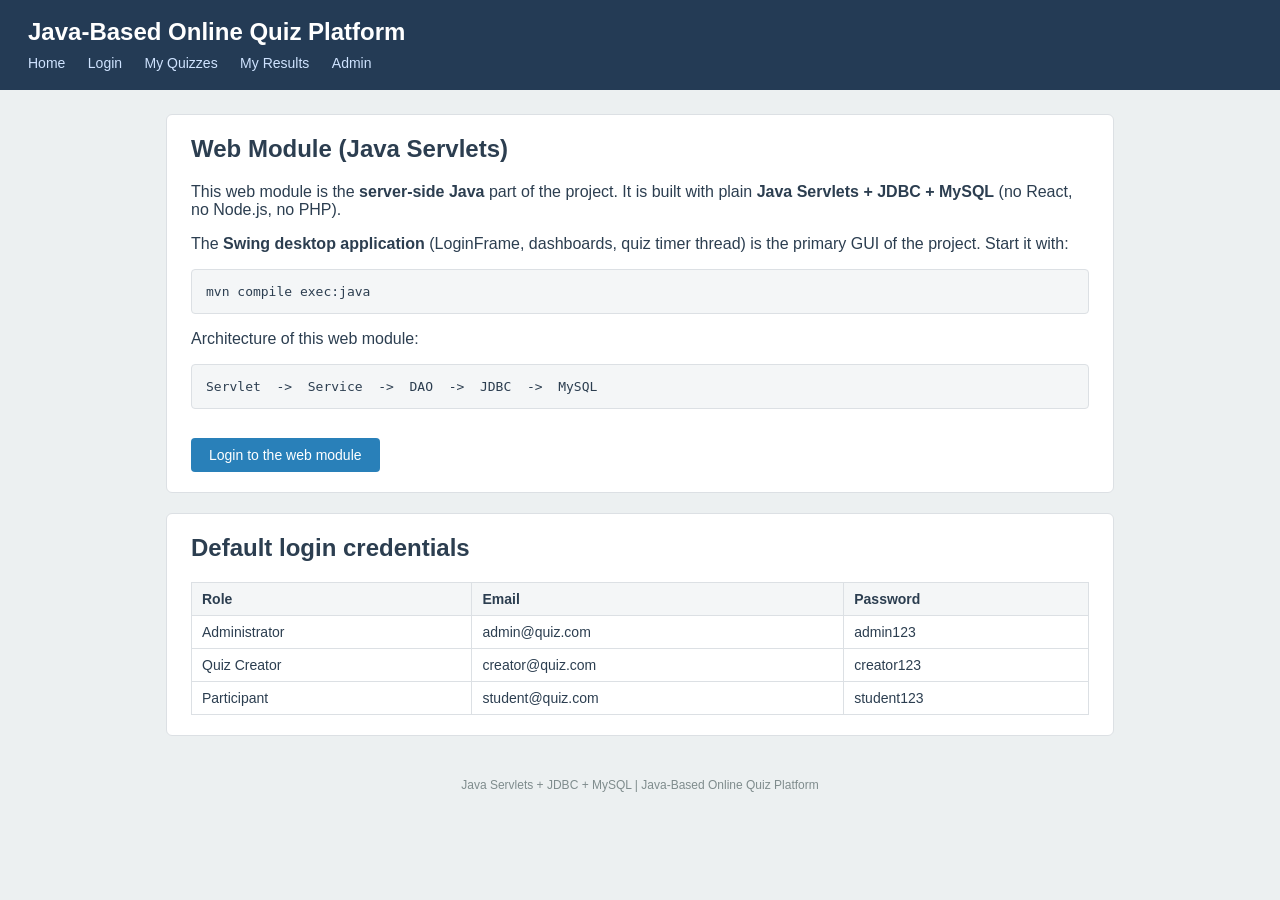
==== src/main/webapp/index.html @ 8e46ef45 "first" ====
<!DOCTYPE html>
<html lang="en">
<head>
    <meta charset="UTF-8">
    <title>Home | Java Quiz Platform</title>
    <link rel="stylesheet" href="css/style.css">
</head>
<body>
<header>
    <h1>Java-Based Online Quiz Platform</h1>
    <nav>
        <a href="index.html">Home</a>
        <a href="login">Login</a>
        <a href="quiz">My Quizzes</a>
        <a href="result">My Results</a>
        <a href="admin">Admin</a>
    </nav>
</header>

<main>
    <section class="card">
        <h2>Web Module (Java Servlets)</h2>
        <p>
            This web module is the <b>server-side Java</b> part of the project.
            It is built with plain <b>Java Servlets + JDBC + MySQL</b>
            (no React, no Node.js, no PHP).
        </p>
        <p>
            The <b>Swing desktop application</b> (LoginFrame, dashboards, quiz timer thread)
            is the primary GUI of the project. Start it with:
        </p>
        <pre>mvn compile exec:java</pre>
        <p>
            Architecture of this web module:
        </p>
        <pre>Servlet  -&gt;  Service  -&gt;  DAO  -&gt;  JDBC  -&gt;  MySQL</pre>
        <a class="button" href="login">Login to the web module</a>
    </section>

    <section class="card">
        <h2>Default login credentials</h2>
        <table>
            <thead>
            <tr><th>Role</th><th>Email</th><th>Password</th></tr>
            </thead>
            <tbody>
            <tr><td>Administrator</td><td>admin@quiz.com</td><td>admin123</td></tr>
            <tr><td>Quiz Creator</td><td>creator@quiz.com</td><td>creator123</td></tr>
            <tr><td>Participant</td><td>student@quiz.com</td><td>student123</td></tr>
            </tbody>
        </table>
    </section>
</main>

<footer>Java Servlets + JDBC + MySQL | Java-Based Online Quiz Platform</footer>
</body>
</html>
---- src/main/webapp/css/style.css ----
/* Java-Based Online Quiz Platform - simple stylesheet for the servlet module */
* {
    box-sizing: border-box;
}

body {
    margin: 0;
    font-family: "Segoe UI", Arial, sans-serif;
    background: #ecf0f1;
    color: #2c3e50;
}

header {
    background: #243b55;
    color: #fff;
    padding: 18px 28px;
}

header h1 {
    margin: 0 0 8px 0;
    font-size: 24px;
}

nav a {
    color: #cfe3ff;
    text-decoration: none;
    margin-right: 18px;
    font-size: 14px;
}

nav a:hover {
    color: #fff;
    text-decoration: underline;
}

main {
    max-width: 980px;
    margin: 24px auto;
    padding: 0 16px;
}

.card {
    background: #fff;
    border: 1px solid #dce0e4;
    border-radius: 6px;
    padding: 20px 24px;
    margin-bottom: 20px;
}

.card.narrow {
    max-width: 420px;
    margin: 0 auto;
}

h2 {
    margin-top: 0;
}

label {
    display: block;
    margin: 12px 0 6px;
    font-weight: 600;
}

input[type="email"],
input[type="password"],
input[type="text"] {
    width: 100%;
    padding: 9px 10px;
    border: 1px solid #c7ccd1;
    border-radius: 4px;
    font-size: 14px;
}

button,
.button {
    display: inline-block;
    margin-top: 16px;
    background: #2980b9;
    color: #fff;
    border: 0;
    padding: 9px 18px;
    border-radius: 4px;
    font-size: 14px;
    cursor: pointer;
    text-decoration: none;
}

button.danger {
    background: #c0392b;
}

button:hover,
.button:hover {
    background: #1f6391;
}

form.inline {
    display: inline-block;
    margin: 0;
}

form.inline button {
    margin-top: 0;
    padding: 5px 12px;
    font-size: 13px;
}

table {
    width: 100%;
    border-collapse: collapse;
    margin-top: 12px;
    font-size: 14px;
}

th, td {
    border: 1px solid #dce0e4;
    padding: 8px 10px;
    text-align: left;
}

th {
    background: #f4f6f7;
}

fieldset {
    border: 1px solid #dce0e4;
    border-radius: 4px;
    margin: 14px 0;
    padding: 10px 14px;
}

legend {
    font-weight: 600;
}

.option {
    display: block;
    margin: 6px 0;
    font-weight: normal;
}

.alert {
    padding: 10px 14px;
    border-radius: 4px;
    margin: 12px 0;
}

.alert.error {
    background: #fdecea;
    color: #922b21;
    border: 1px solid #f5b7b1;
}

.alert.success {
    background: #eafaf1;
    color: #196f3d;
    border: 1px solid #a9dfbf;
}

.stats {
    display: flex;
    gap: 14px;
    flex-wrap: wrap;
    margin-top: 14px;
}

.stat {
    flex: 1 1 150px;
    background: #f8f9f9;
    border: 1px solid #dce0e4;
    border-radius: 6px;
    text-align: center;
    padding: 16px 8px;
}

.stat span {
    font-size: 30px;
    font-weight: bold;
    color: #2980b9;
}

.stat p {
    margin: 6px 0 0;
    font-size: 13px;
}

.muted {
    color: #7f8c8d;
    font-size: 13px;
}

.correct {
    color: #196f3d;
    font-weight: bold;
}

.wrong {
    color: #922b21;
    font-weight: bold;
}

.skipped {
    color: #7d6608;
    font-weight: bold;
}

pre {
    background: #f4f6f7;
    border: 1px solid #dce0e4;
    padding: 14px;
    border-radius: 4px;
    overflow-x: auto;
}

footer {
    text-align: center;
    color: #7f8c8d;
    font-size: 12px;
    padding: 18px;
}
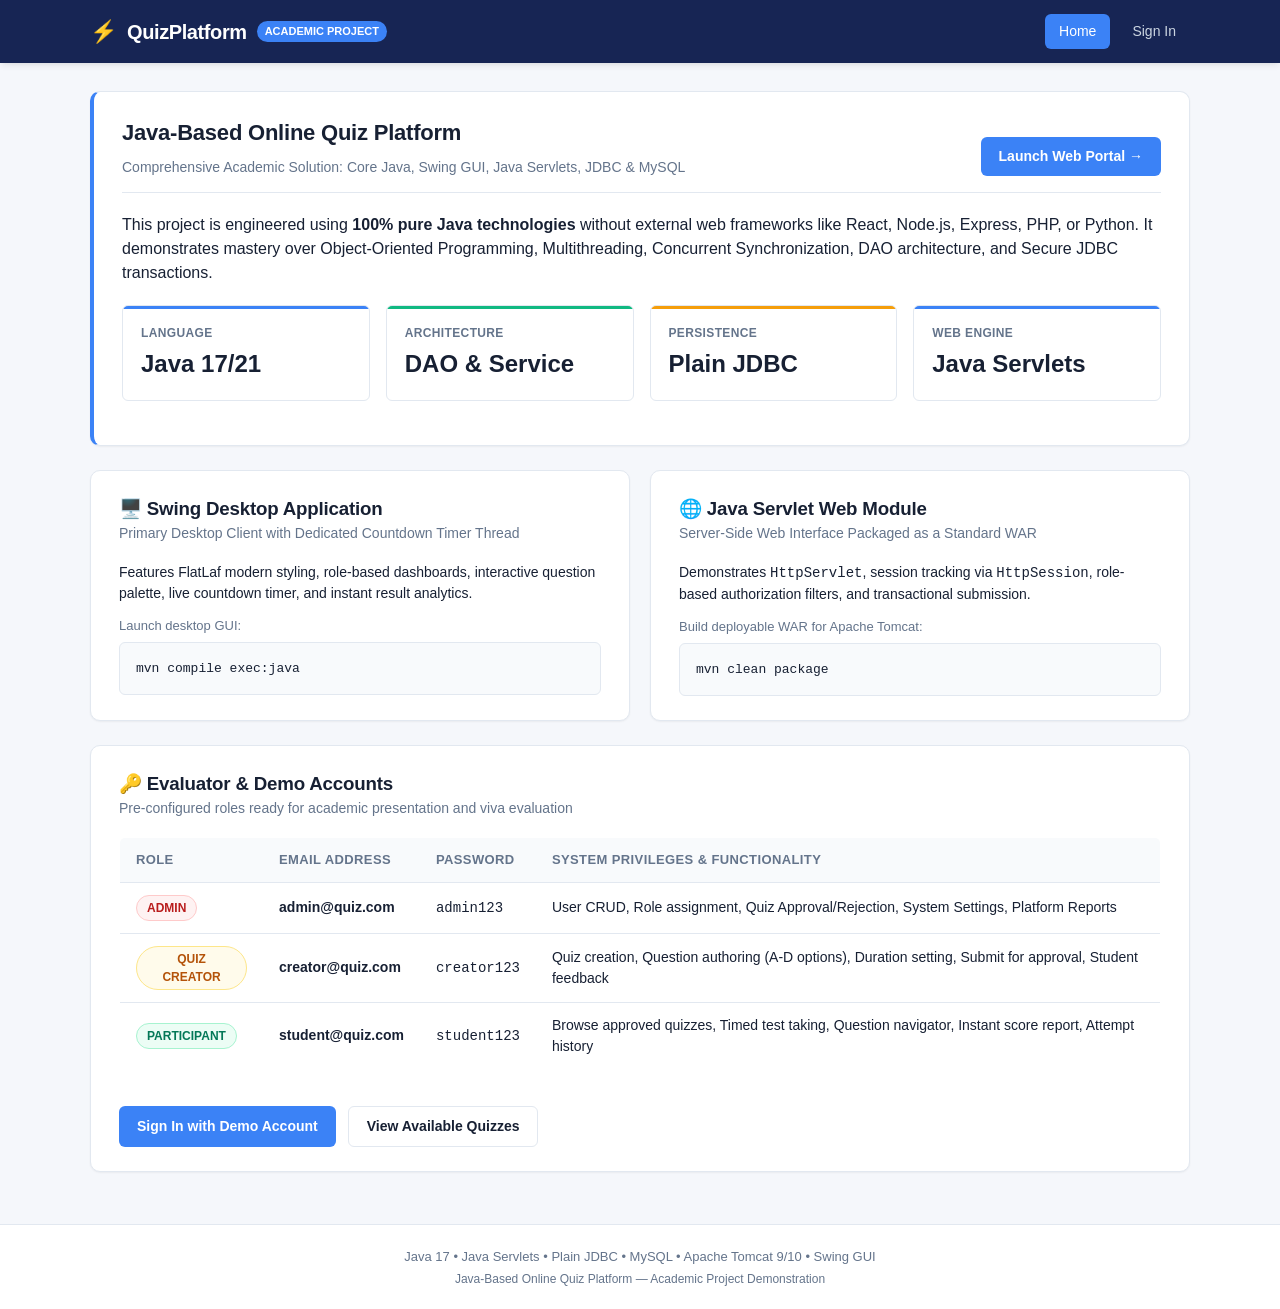
==== commit da55011f: "update" ====
--- a/src/main/webapp/index.html
+++ b/src/main/webapp/index.html
@@ -2,56 +2,129 @@
 <html lang="en">
 <head>
     <meta charset="UTF-8">
-    <title>Home | Java Quiz Platform</title>
+    <meta name="viewport" content="width=device-width, initial-scale=1.0">
+    <title>Java-Based Online Quiz Platform | Academic Web & Desktop Suite</title>
     <link rel="stylesheet" href="css/style.css">
 </head>
 <body>
+
 <header>
-    <h1>Java-Based Online Quiz Platform</h1>
-    <nav>
-        <a href="index.html">Home</a>
-        <a href="login">Login</a>
-        <a href="quiz">My Quizzes</a>
-        <a href="result">My Results</a>
-        <a href="admin">Admin</a>
-    </nav>
+    <div class="header-container">
+        <a href="index.html" class="brand">
+            <span class="brand-icon">⚡</span>
+            <span class="brand-title">QuizPlatform</span>
+            <span class="brand-badge">Academic Project</span>
+        </a>
+        <nav>
+            <a href="index.html" class="active">Home</a>
+            <a href="login">Sign In</a>
+        </nav>
+    </div>
 </header>
 
 <main>
-    <section class="card">
-        <h2>Web Module (Java Servlets)</h2>
-        <p>
-            This web module is the <b>server-side Java</b> part of the project.
-            It is built with plain <b>Java Servlets + JDBC + MySQL</b>
-            (no React, no Node.js, no PHP).
+    <section class="card" style="border-left: 4px solid var(--accent);">
+        <div class="card-header">
+            <div>
+                <h2>Java-Based Online Quiz Platform</h2>
+                <p class="subtitle" style="margin-bottom: 0;">Comprehensive Academic Solution: Core Java, Swing GUI, Java Servlets, JDBC & MySQL</p>
+            </div>
+            <div>
+                <a class="button" href="login">Launch Web Portal &rarr;</a>
+            </div>
+        </div>
+
+        <p style="margin-bottom: 14px;">
+            This project is engineered using <b>100% pure Java technologies</b> without external web frameworks like React, Node.js, Express, PHP, or Python.
+            It demonstrates mastery over Object-Oriented Programming, Multithreading, Concurrent Synchronization, DAO architecture, and Secure JDBC transactions.
         </p>
-        <p>
-            The <b>Swing desktop application</b> (LoginFrame, dashboards, quiz timer thread)
-            is the primary GUI of the project. Start it with:
-        </p>
-        <pre>mvn compile exec:java</pre>
-        <p>
-            Architecture of this web module:
-        </p>
-        <pre>Servlet  -&gt;  Service  -&gt;  DAO  -&gt;  JDBC  -&gt;  MySQL</pre>
-        <a class="button" href="login">Login to the web module</a>
+
+        <div class="stats">
+            <div class="stat">
+                <p class="stat-label">Language</p>
+                <span class="stat-num" style="font-size: 24px;">Java 17/21</span>
+            </div>
+            <div class="stat success">
+                <p class="stat-label">Architecture</p>
+                <span class="stat-num" style="font-size: 24px;">DAO & Service</span>
+            </div>
+            <div class="stat warning">
+                <p class="stat-label">Persistence</p>
+                <span class="stat-num" style="font-size: 24px;">Plain JDBC</span>
+            </div>
+            <div class="stat">
+                <p class="stat-label">Web Engine</p>
+                <span class="stat-num" style="font-size: 24px;">Java Servlets</span>
+            </div>
+        </div>
     </section>
 
+    <div style="display: grid; grid-template-columns: repeat(auto-fit, minmax(320px, 1fr)); gap: 20px; margin-bottom: 24px;">
+        <section class="card" style="margin-bottom: 0;">
+            <h3>🖥️ Swing Desktop Application</h3>
+            <p class="subtitle">Primary Desktop Client with Dedicated Countdown Timer Thread</p>
+            <p style="font-size: 14px; margin-bottom: 12px;">
+                Features FlatLaf modern styling, role-based dashboards, interactive question palette, live countdown timer, and instant result analytics.
+            </p>
+            <p style="font-size: 13px; color: var(--text-muted); margin-bottom: 6px;">Launch desktop GUI:</p>
+            <pre>mvn compile exec:java</pre>
+        </section>
+
+        <section class="card" style="margin-bottom: 0;">
+            <h3>🌐 Java Servlet Web Module</h3>
+            <p class="subtitle">Server-Side Web Interface Packaged as a Standard WAR</p>
+            <p style="font-size: 14px; margin-bottom: 12px;">
+                Demonstrates <code>HttpServlet</code>, session tracking via <code>HttpSession</code>, role-based authorization filters, and transactional submission.
+            </p>
+            <p style="font-size: 13px; color: var(--text-muted); margin-bottom: 6px;">Build deployable WAR for Apache Tomcat:</p>
+            <pre>mvn clean package</pre>
+        </section>
+    </div>
+
     <section class="card">
-        <h2>Default login credentials</h2>
+        <h3>🔑 Evaluator & Demo Accounts</h3>
+        <p class="subtitle">Pre-configured roles ready for academic presentation and viva evaluation</p>
         <table>
             <thead>
-            <tr><th>Role</th><th>Email</th><th>Password</th></tr>
+                <tr>
+                    <th>Role</th>
+                    <th>Email Address</th>
+                    <th>Password</th>
+                    <th>System Privileges & Functionality</th>
+                </tr>
             </thead>
             <tbody>
-            <tr><td>Administrator</td><td>admin@quiz.com</td><td>admin123</td></tr>
-            <tr><td>Quiz Creator</td><td>creator@quiz.com</td><td>creator123</td></tr>
-            <tr><td>Participant</td><td>student@quiz.com</td><td>student123</td></tr>
+                <tr>
+                    <td><span class="badge badge-rejected">ADMIN</span></td>
+                    <td><b>admin@quiz.com</b></td>
+                    <td><code>admin123</code></td>
+                    <td>User CRUD, Role assignment, Quiz Approval/Rejection, System Settings, Platform Reports</td>
+                </tr>
+                <tr>
+                    <td><span class="badge badge-pending">QUIZ CREATOR</span></td>
+                    <td><b>creator@quiz.com</b></td>
+                    <td><code>creator123</code></td>
+                    <td>Quiz creation, Question authoring (A-D options), Duration setting, Submit for approval, Student feedback</td>
+                </tr>
+                <tr>
+                    <td><span class="badge badge-approved">PARTICIPANT</span></td>
+                    <td><b>student@quiz.com</b></td>
+                    <td><code>student123</code></td>
+                    <td>Browse approved quizzes, Timed test taking, Question navigator, Instant score report, Attempt history</td>
+                </tr>
             </tbody>
         </table>
+        <div style="margin-top: 18px; display: flex; gap: 12px;">
+            <a class="button" href="login">Sign In with Demo Account</a>
+            <a class="button secondary" href="quiz">View Available Quizzes</a>
+        </div>
     </section>
 </main>
 
-<footer>Java Servlets + JDBC + MySQL | Java-Based Online Quiz Platform</footer>
+<footer>
+    <p>Java 17 &bull; Java Servlets &bull; Plain JDBC &bull; MySQL &bull; Apache Tomcat 9/10 &bull; Swing GUI</p>
+    <p style="margin-top: 4px; font-size: 12px;">Java-Based Online Quiz Platform &mdash; Academic Project Demonstration</p>
+</footer>
+
 </body>
 </html>
--- a/src/main/webapp/css/style.css
+++ b/src/main/webapp/css/style.css
@@ -1,98 +1,290 @@
-/* Java-Based Online Quiz Platform - simple stylesheet for the servlet module */
+/* ==========================================================================
+   Java-Based Online Quiz Platform - Design System Stylesheet
+   Color Palette:
+     - Primary: Deep Navy (#172554)
+     - Accent: Blue (#3B82F6)
+     - Background: Soft Neutral (#F5F7FB)
+     - Content Surfaces: White (#FFFFFF)
+     - Primary Text: Dark Slate (#172033)
+     - Secondary Text: Muted Slate (#64748B)
+     - Success: Emerald Green (#10B981)
+     - Warning: Amber (#F59E0B)
+     - Danger: Coral Red (#EF4444)
+     - Border: Neutral Gray (#E2E8F0)
+   ========================================================================== */
+
+:root {
+    --primary: #172554;
+    --primary-dark: #0f172a;
+    --primary-light: #1e293b;
+    --accent: #3b82f6;
+    --accent-hover: #2563eb;
+    --bg: #f5f7fb;
+    --card: #ffffff;
+    --text: #172033;
+    --text-muted: #64748b;
+    --success: #10b981;
+    --success-bg: #ecfdf5;
+    --warning: #f59e0b;
+    --warning-bg: #fffbeb;
+    --danger: #ef4444;
+    --danger-bg: #fef2f2;
+    --border: #e2e8f0;
+    --border-focus: #93c5fd;
+    --radius-sm: 6px;
+    --radius-md: 10px;
+    --radius-lg: 14px;
+    --shadow-sm: 0 1px 2px 0 rgba(0, 0, 0, 0.05);
+    --shadow-md: 0 4px 6px -1px rgba(0, 0, 0, 0.07), 0 2px 4px -2px rgba(0, 0, 0, 0.05);
+}
+
 * {
     box-sizing: border-box;
+    margin: 0;
+    padding: 0;
 }
 
 body {
-    margin: 0;
-    font-family: "Segoe UI", Arial, sans-serif;
-    background: #ecf0f1;
-    color: #2c3e50;
-}
-
+    font-family: -apple-system, BlinkMacSystemFont, "Segoe UI", Roboto, Helvetica, Arial, sans-serif;
+    background-color: var(--bg);
+    color: var(--text);
+    line-height: 1.5;
+    min-height: 100vh;
+    display: flex;
+    flex-direction: column;
+}
+
+/* Header & Navigation Bar */
 header {
-    background: #243b55;
-    color: #fff;
-    padding: 18px 28px;
-}
-
-header h1 {
-    margin: 0 0 8px 0;
-    font-size: 24px;
+    background: var(--primary);
+    color: #ffffff;
+    box-shadow: var(--shadow-md);
+    position: sticky;
+    top: 0;
+    z-index: 50;
+}
+
+.header-container {
+    max-width: 1140px;
+    margin: 0 auto;
+    padding: 14px 20px;
+    display: flex;
+    justify-content: space-between;
+    align-items: center;
+    flex-wrap: wrap;
+    gap: 12px;
+}
+
+.brand {
+    display: flex;
+    align-items: center;
+    gap: 10px;
+    text-decoration: none;
+    color: #ffffff;
+}
+
+.brand-icon {
+    font-size: 22px;
+}
+
+.brand-title {
+    font-size: 20px;
+    font-weight: 700;
+    letter-spacing: -0.02em;
+}
+
+.brand-badge {
+    background: var(--accent);
+    color: #ffffff;
+    font-size: 11px;
+    font-weight: 600;
+    padding: 2px 8px;
+    border-radius: 9999px;
+    text-transform: uppercase;
+}
+
+nav {
+    display: flex;
+    align-items: center;
+    gap: 8px;
+    flex-wrap: wrap;
 }
 
 nav a {
-    color: #cfe3ff;
+    color: #cbd5e1;
     text-decoration: none;
-    margin-right: 18px;
-    font-size: 14px;
+    font-size: 14px;
+    font-weight: 500;
+    padding: 7px 14px;
+    border-radius: var(--radius-sm);
+    transition: all 0.15s ease-in-out;
 }
 
 nav a:hover {
-    color: #fff;
-    text-decoration: underline;
-}
-
+    color: #ffffff;
+    background: rgba(255, 255, 255, 0.1);
+}
+
+nav a.active {
+    color: #ffffff;
+    background: var(--accent);
+}
+
+nav a.logout-btn {
+    background: rgba(239, 68, 68, 0.2);
+    color: #fca5a5;
+    border: 1px solid rgba(239, 68, 68, 0.4);
+}
+
+nav a.logout-btn:hover {
+    background: var(--danger);
+    color: #ffffff;
+}
+
+/* Main Layout */
 main {
-    max-width: 980px;
-    margin: 24px auto;
-    padding: 0 16px;
-}
-
+    max-width: 1140px;
+    width: 100%;
+    margin: 28px auto;
+    padding: 0 20px;
+    flex: 1;
+}
+
+/* Card Surfaces */
 .card {
-    background: #fff;
-    border: 1px solid #dce0e4;
-    border-radius: 6px;
-    padding: 20px 24px;
+    background: var(--card);
+    border: 1px solid var(--border);
+    border-radius: var(--radius-md);
+    padding: 24px 28px;
+    margin-bottom: 24px;
+    box-shadow: var(--shadow-sm);
+}
+
+.card.narrow {
+    max-width: 480px;
+    margin: 40px auto;
+}
+
+.card-header {
+    border-bottom: 1px solid var(--border);
+    padding-bottom: 14px;
     margin-bottom: 20px;
-}
-
-.card.narrow {
-    max-width: 420px;
-    margin: 0 auto;
+    display: flex;
+    justify-content: space-between;
+    align-items: center;
+}
+
+h1, h2, h3, h4 {
+    color: var(--text);
+    font-weight: 700;
+    letter-spacing: -0.01em;
 }
 
 h2 {
-    margin-top: 0;
-}
-
+    font-size: 22px;
+    margin-bottom: 8px;
+}
+
+p.subtitle {
+    color: var(--text-muted);
+    font-size: 14px;
+    margin-bottom: 18px;
+}
+
+/* Form Styles */
 label {
     display: block;
-    margin: 12px 0 6px;
+    margin: 14px 0 6px;
     font-weight: 600;
+    font-size: 14px;
+    color: var(--text);
 }
 
 input[type="email"],
 input[type="password"],
-input[type="text"] {
+input[type="text"],
+input[type="number"],
+select,
+textarea {
     width: 100%;
-    padding: 9px 10px;
-    border: 1px solid #c7ccd1;
-    border-radius: 4px;
-    font-size: 14px;
-}
-
+    padding: 10px 14px;
+    border: 1px solid var(--border);
+    border-radius: var(--radius-sm);
+    font-size: 14px;
+    font-family: inherit;
+    color: var(--text);
+    background: #ffffff;
+    transition: border-color 0.15s ease, box-shadow 0.15s ease;
+}
+
+input:focus,
+select:focus,
+textarea:focus {
+    outline: none;
+    border-color: var(--accent);
+    box-shadow: 0 0 0 3px rgba(59, 130, 246, 0.15);
+}
+
+/* Buttons */
 button,
 .button {
-    display: inline-block;
-    margin-top: 16px;
-    background: #2980b9;
-    color: #fff;
+    display: inline-flex;
+    align-items: center;
+    justify-content: center;
+    gap: 6px;
+    margin-top: 18px;
+    background: var(--accent);
+    color: #ffffff;
     border: 0;
     padding: 9px 18px;
-    border-radius: 4px;
-    font-size: 14px;
+    border-radius: var(--radius-sm);
+    font-size: 14px;
+    font-weight: 600;
     cursor: pointer;
     text-decoration: none;
-}
-
-button.danger {
-    background: #c0392b;
+    transition: background-color 0.15s ease, transform 0.05s ease;
 }
 
 button:hover,
 .button:hover {
-    background: #1f6391;
+    background: var(--accent-hover);
+}
+
+button:active,
+.button:active {
+    transform: translateY(1px);
+}
+
+button.secondary,
+.button.secondary {
+    background: #ffffff;
+    color: var(--text);
+    border: 1px solid var(--border);
+}
+
+button.secondary:hover,
+.button.secondary:hover {
+    background: #f8fafc;
+}
+
+button.success,
+.button.success {
+    background: var(--success);
+}
+
+button.success:hover,
+.button.success:hover {
+    background: #059669;
+}
+
+button.danger,
+.button.danger {
+    background: var(--danger);
+}
+
+button.danger:hover,
+.button.danger:hover {
+    background: #dc2626;
 }
 
 form.inline {
@@ -102,120 +294,235 @@
 
 form.inline button {
     margin-top: 0;
-    padding: 5px 12px;
+    padding: 6px 12px;
     font-size: 13px;
 }
 
+/* Tables */
 table {
     width: 100%;
     border-collapse: collapse;
-    margin-top: 12px;
-    font-size: 14px;
+    margin-top: 14px;
+    font-size: 14px;
+    background: #ffffff;
+    border-radius: var(--radius-sm);
+    overflow: hidden;
+    border: 1px solid var(--border);
 }
 
 th, td {
-    border: 1px solid #dce0e4;
-    padding: 8px 10px;
+    padding: 12px 16px;
     text-align: left;
+    border-bottom: 1px solid var(--border);
 }
 
 th {
-    background: #f4f6f7;
-}
-
-fieldset {
-    border: 1px solid #dce0e4;
-    border-radius: 4px;
-    margin: 14px 0;
+    background: #f8fafc;
+    font-weight: 600;
+    color: var(--text-muted);
+    font-size: 13px;
+    text-transform: uppercase;
+    letter-spacing: 0.03em;
+}
+
+tr:last-child td {
+    border-bottom: none;
+}
+
+tr:hover td {
+    background: #f8fafc;
+}
+
+/* Badges */
+.badge {
+    display: inline-block;
+    padding: 3px 10px;
+    border-radius: 9999px;
+    font-size: 12px;
+    font-weight: 600;
+    text-align: center;
+}
+
+.badge-approved,
+.badge-pass {
+    background: var(--success-bg);
+    color: #047857;
+    border: 1px solid #a7f3d0;
+}
+
+.badge-pending {
+    background: var(--warning-bg);
+    color: #b45309;
+    border: 1px solid #fde68a;
+}
+
+.badge-rejected,
+.badge-fail {
+    background: var(--danger-bg);
+    color: #b91c1c;
+    border: 1px solid #fecaca;
+}
+
+.badge-draft {
+    background: #f1f5f9;
+    color: #475569;
+    border: 1px solid var(--border);
+}
+
+/* Alerts */
+.alert {
+    padding: 12px 18px;
+    border-radius: var(--radius-sm);
+    margin: 16px 0;
+    font-size: 14px;
+    font-weight: 500;
+    display: flex;
+    align-items: center;
+    gap: 10px;
+}
+
+.alert.error {
+    background: var(--danger-bg);
+    color: #991b1b;
+    border: 1px solid #fca5a5;
+}
+
+.alert.success {
+    background: var(--success-bg);
+    color: #065f46;
+    border: 1px solid #6ee7b7;
+}
+
+/* Stats Metric Grid */
+.stats {
+    display: grid;
+    grid-template-columns: repeat(auto-fit, minmax(180px, 1fr));
+    gap: 16px;
+    margin: 20px 0;
+}
+
+.stat {
+    background: #ffffff;
+    border: 1px solid var(--border);
+    border-radius: var(--radius-sm);
+    padding: 18px;
+    position: relative;
+    overflow: hidden;
+}
+
+.stat::before {
+    content: "";
+    position: absolute;
+    top: 0;
+    left: 0;
+    right: 0;
+    height: 3px;
+    background: var(--accent);
+}
+
+.stat.success::before { background: var(--success); }
+.stat.warning::before { background: var(--warning); }
+
+.stat p.stat-label {
+    margin: 0;
+    font-size: 12px;
+    font-weight: 600;
+    color: var(--text-muted);
+    text-transform: uppercase;
+    letter-spacing: 0.03em;
+}
+
+.stat span.stat-num {
+    display: block;
+    font-size: 32px;
+    font-weight: 700;
+    color: var(--text);
+    margin-top: 4px;
+}
+
+/* Quiz Taking Interface (Web) */
+.question-block {
+    border: 1px solid var(--border);
+    border-radius: var(--radius-sm);
+    padding: 18px 20px;
+    margin: 18px 0;
+    background: #ffffff;
+}
+
+.question-block h3 {
+    font-size: 16px;
+    margin-bottom: 14px;
+    display: flex;
+    justify-content: space-between;
+}
+
+.options-group {
+    display: flex;
+    flex-direction: column;
+    gap: 8px;
+}
+
+.option-card {
+    display: flex;
+    align-items: center;
+    gap: 12px;
     padding: 10px 14px;
-}
-
-legend {
-    font-weight: 600;
-}
-
-.option {
-    display: block;
-    margin: 6px 0;
-    font-weight: normal;
-}
-
-.alert {
-    padding: 10px 14px;
-    border-radius: 4px;
-    margin: 12px 0;
-}
-
-.alert.error {
-    background: #fdecea;
-    color: #922b21;
-    border: 1px solid #f5b7b1;
-}
-
-.alert.success {
-    background: #eafaf1;
-    color: #196f3d;
-    border: 1px solid #a9dfbf;
-}
-
-.stats {
-    display: flex;
-    gap: 14px;
-    flex-wrap: wrap;
-    margin-top: 14px;
-}
-
-.stat {
-    flex: 1 1 150px;
-    background: #f8f9f9;
-    border: 1px solid #dce0e4;
-    border-radius: 6px;
+    border: 1px solid var(--border);
+    border-radius: var(--radius-sm);
+    cursor: pointer;
+    transition: background-color 0.1s ease, border-color 0.1s ease;
+}
+
+.option-card:hover {
+    background: #f8fafc;
+    border-color: #cbd5e1;
+}
+
+.option-card input[type="radio"] {
+    accent-color: var(--accent);
+    cursor: pointer;
+}
+
+/* Footer */
+footer {
+    background: #ffffff;
+    border-top: 1px solid var(--border);
     text-align: center;
-    padding: 16px 8px;
-}
-
-.stat span {
-    font-size: 30px;
-    font-weight: bold;
-    color: #2980b9;
-}
-
-.stat p {
-    margin: 6px 0 0;
+    color: var(--text-muted);
     font-size: 13px;
-}
-
-.muted {
-    color: #7f8c8d;
+    padding: 22px 20px;
+    margin-top: auto;
+}
+
+pre {
+    background: #f8fafc;
+    border: 1px solid var(--border);
+    padding: 16px;
+    border-radius: var(--radius-sm);
+    overflow-x: auto;
+    font-family: Consolas, monospace;
     font-size: 13px;
-}
-
-.correct {
-    color: #196f3d;
-    font-weight: bold;
-}
-
-.wrong {
-    color: #922b21;
-    font-weight: bold;
-}
-
-.skipped {
-    color: #7d6608;
-    font-weight: bold;
-}
-
-pre {
-    background: #f4f6f7;
-    border: 1px solid #dce0e4;
-    padding: 14px;
-    border-radius: 4px;
-    overflow-x: auto;
-}
-
-footer {
-    text-align: center;
-    color: #7f8c8d;
+    line-height: 1.5;
+}
+
+.grid-2 {
+    display: grid;
+    grid-template-columns: 1fr 1fr;
+    gap: 20px;
+}
+
+@media (max-width: 880px) {
+    .grid-2 {
+        grid-template-columns: 1fr;
+    }
+}
+
+.button.small, button.small {
+    padding: 5px 10px;
     font-size: 12px;
-    padding: 18px;
-}
+}
+
+.badge-draft {
+    background: #f1f5f9;
+    color: #475569;
+}
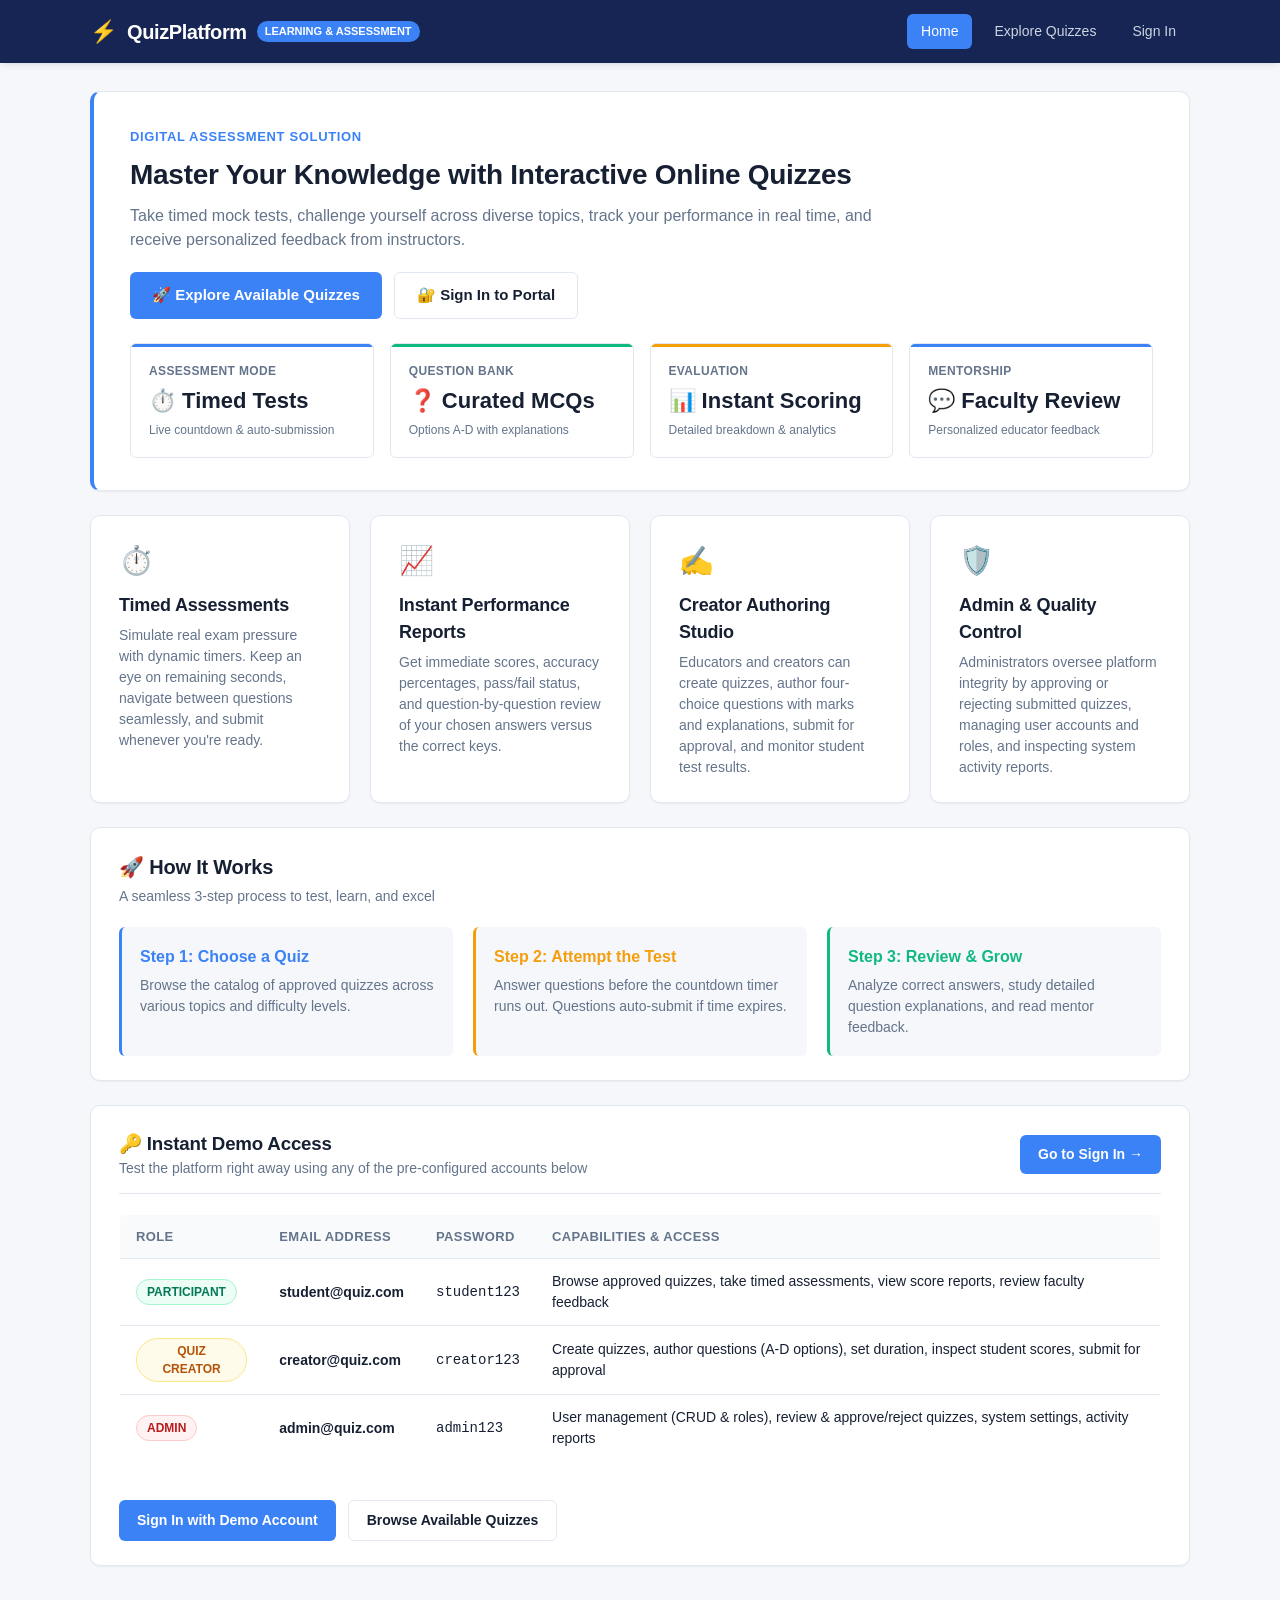
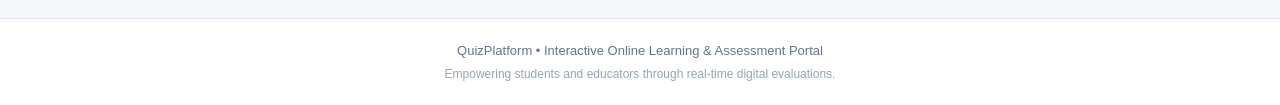
==== commit b0a2d7ed: "final update" ====
--- a/src/main/webapp/index.html
+++ b/src/main/webapp/index.html
@@ -3,7 +3,7 @@
 <head>
     <meta charset="UTF-8">
     <meta name="viewport" content="width=device-width, initial-scale=1.0">
-    <title>Java-Based Online Quiz Platform | Academic Web & Desktop Suite</title>
+    <title>Online Quiz Platform | Interactive Learning & Assessment Portal</title>
     <link rel="stylesheet" href="css/style.css">
 </head>
 <body>
@@ -13,117 +13,174 @@
         <a href="index.html" class="brand">
             <span class="brand-icon">⚡</span>
             <span class="brand-title">QuizPlatform</span>
-            <span class="brand-badge">Academic Project</span>
+            <span class="brand-badge">Learning & Assessment</span>
         </a>
         <nav>
             <a href="index.html" class="active">Home</a>
+            <a href="quiz">Explore Quizzes</a>
             <a href="login">Sign In</a>
         </nav>
     </div>
 </header>
 
 <main>
-    <section class="card" style="border-left: 4px solid var(--accent);">
-        <div class="card-header">
+    <!-- Hero Banner -->
+    <section class="card" style="border-left: 4px solid var(--accent); padding: 32px 36px;">
+        <div class="card-header" style="border-bottom: none; margin-bottom: 8px; padding-bottom: 0;">
             <div>
-                <h2>Java-Based Online Quiz Platform</h2>
-                <p class="subtitle" style="margin-bottom: 0;">Comprehensive Academic Solution: Core Java, Swing GUI, Java Servlets, JDBC & MySQL</p>
-            </div>
-            <div>
-                <a class="button" href="login">Launch Web Portal &rarr;</a>
+                <span style="font-size: 13px; font-weight: 700; color: var(--accent); text-transform: uppercase; letter-spacing: 0.05em;">Digital Assessment Solution</span>
+                <h1 style="font-size: 28px; margin-top: 6px; margin-bottom: 8px; color: var(--text);">Master Your Knowledge with Interactive Online Quizzes</h1>
+                <p class="subtitle" style="font-size: 16px; margin-bottom: 0; max-width: 780px;">
+                    Take timed mock tests, challenge yourself across diverse topics, track your performance in real time, and receive personalized feedback from instructors.
+                </p>
             </div>
         </div>
 
-        <p style="margin-bottom: 14px;">
-            This project is engineered using <b>100% pure Java technologies</b> without external web frameworks like React, Node.js, Express, PHP, or Python.
-            It demonstrates mastery over Object-Oriented Programming, Multithreading, Concurrent Synchronization, DAO architecture, and Secure JDBC transactions.
-        </p>
+        <div style="margin: 20px 0 16px; display: flex; gap: 12px; flex-wrap: wrap;">
+            <a class="button" href="quiz" style="margin-top: 0; padding: 11px 22px; font-size: 15px;">🚀 Explore Available Quizzes</a>
+            <a class="button secondary" href="login" style="margin-top: 0; padding: 11px 22px; font-size: 15px;">🔐 Sign In to Portal</a>
+        </div>
 
-        <div class="stats">
+        <!-- Platform Metric Cards -->
+        <div class="stats" style="margin-top: 24px; margin-bottom: 0;">
             <div class="stat">
-                <p class="stat-label">Language</p>
-                <span class="stat-num" style="font-size: 24px;">Java 17/21</span>
+                <p class="stat-label">Assessment Mode</p>
+                <span class="stat-num" style="font-size: 22px;">⏱️ Timed Tests</span>
+                <p style="font-size: 12px; color: var(--text-muted); margin-top: 4px;">Live countdown & auto-submission</p>
             </div>
             <div class="stat success">
-                <p class="stat-label">Architecture</p>
-                <span class="stat-num" style="font-size: 24px;">DAO & Service</span>
+                <p class="stat-label">Question Bank</p>
+                <span class="stat-num" style="font-size: 22px;">❓ Curated MCQs</span>
+                <p style="font-size: 12px; color: var(--text-muted); margin-top: 4px;">Options A-D with explanations</p>
             </div>
             <div class="stat warning">
-                <p class="stat-label">Persistence</p>
-                <span class="stat-num" style="font-size: 24px;">Plain JDBC</span>
+                <p class="stat-label">Evaluation</p>
+                <span class="stat-num" style="font-size: 22px;">📊 Instant Scoring</span>
+                <p style="font-size: 12px; color: var(--text-muted); margin-top: 4px;">Detailed breakdown & analytics</p>
             </div>
             <div class="stat">
-                <p class="stat-label">Web Engine</p>
-                <span class="stat-num" style="font-size: 24px;">Java Servlets</span>
+                <p class="stat-label">Mentorship</p>
+                <span class="stat-num" style="font-size: 22px;">💬 Faculty Review</span>
+                <p style="font-size: 12px; color: var(--text-muted); margin-top: 4px;">Personalized educator feedback</p>
             </div>
         </div>
     </section>
 
-    <div style="display: grid; grid-template-columns: repeat(auto-fit, minmax(320px, 1fr)); gap: 20px; margin-bottom: 24px;">
+    <!-- Key Platform Capabilities -->
+    <div style="display: grid; grid-template-columns: repeat(auto-fit, minmax(260px, 1fr)); gap: 20px; margin-bottom: 24px;">
         <section class="card" style="margin-bottom: 0;">
-            <h3>🖥️ Swing Desktop Application</h3>
-            <p class="subtitle">Primary Desktop Client with Dedicated Countdown Timer Thread</p>
-            <p style="font-size: 14px; margin-bottom: 12px;">
-                Features FlatLaf modern styling, role-based dashboards, interactive question palette, live countdown timer, and instant result analytics.
+            <div style="font-size: 28px; margin-bottom: 10px;">⏱️</div>
+            <h3 style="font-size: 18px; margin-bottom: 6px;">Timed Assessments</h3>
+            <p style="font-size: 14px; color: var(--text-muted); line-height: 1.5;">
+                Simulate real exam pressure with dynamic timers. Keep an eye on remaining seconds, navigate between questions seamlessly, and submit whenever you're ready.
             </p>
-            <p style="font-size: 13px; color: var(--text-muted); margin-bottom: 6px;">Launch desktop GUI:</p>
-            <pre>mvn compile exec:java</pre>
         </section>
 
         <section class="card" style="margin-bottom: 0;">
-            <h3>🌐 Java Servlet Web Module</h3>
-            <p class="subtitle">Server-Side Web Interface Packaged as a Standard WAR</p>
-            <p style="font-size: 14px; margin-bottom: 12px;">
-                Demonstrates <code>HttpServlet</code>, session tracking via <code>HttpSession</code>, role-based authorization filters, and transactional submission.
+            <div style="font-size: 28px; margin-bottom: 10px;">📈</div>
+            <h3 style="font-size: 18px; margin-bottom: 6px;">Instant Performance Reports</h3>
+            <p style="font-size: 14px; color: var(--text-muted); line-height: 1.5;">
+                Get immediate scores, accuracy percentages, pass/fail status, and question-by-question review of your chosen answers versus the correct keys.
             </p>
-            <p style="font-size: 13px; color: var(--text-muted); margin-bottom: 6px;">Build deployable WAR for Apache Tomcat:</p>
-            <pre>mvn clean package</pre>
+        </section>
+
+        <section class="card" style="margin-bottom: 0;">
+            <div style="font-size: 28px; margin-bottom: 10px;">✍️</div>
+            <h3 style="font-size: 18px; margin-bottom: 6px;">Creator Authoring Studio</h3>
+            <p style="font-size: 14px; color: var(--text-muted); line-height: 1.5;">
+                Educators and creators can create quizzes, author four-choice questions with marks and explanations, submit for approval, and monitor student test results.
+            </p>
+        </section>
+
+        <section class="card" style="margin-bottom: 0;">
+            <div style="font-size: 28px; margin-bottom: 10px;">🛡️</div>
+            <h3 style="font-size: 18px; margin-bottom: 6px;">Admin & Quality Control</h3>
+            <p style="font-size: 14px; color: var(--text-muted); line-height: 1.5;">
+                Administrators oversee platform integrity by approving or rejecting submitted quizzes, managing user accounts and roles, and inspecting system activity reports.
+            </p>
         </section>
     </div>
 
+    <!-- How It Works Section -->
     <section class="card">
-        <h3>🔑 Evaluator & Demo Accounts</h3>
-        <p class="subtitle">Pre-configured roles ready for academic presentation and viva evaluation</p>
+        <h3 style="font-size: 20px; margin-bottom: 4px;">🚀 How It Works</h3>
+        <p class="subtitle" style="margin-bottom: 20px;">A seamless 3-step process to test, learn, and excel</p>
+
+        <div style="display: grid; grid-template-columns: repeat(auto-fit, minmax(240px, 1fr)); gap: 20px;">
+            <div style="background: var(--bg); padding: 18px; border-radius: var(--radius-sm); border-left: 3px solid var(--accent);">
+                <div style="font-weight: 700; color: var(--accent); margin-bottom: 6px;">Step 1: Choose a Quiz</div>
+                <p style="font-size: 14px; color: var(--text-muted); margin: 0;">
+                    Browse the catalog of approved quizzes across various topics and difficulty levels.
+                </p>
+            </div>
+            <div style="background: var(--bg); padding: 18px; border-radius: var(--radius-sm); border-left: 3px solid var(--warning);">
+                <div style="font-weight: 700; color: var(--warning); margin-bottom: 6px;">Step 2: Attempt the Test</div>
+                <p style="font-size: 14px; color: var(--text-muted); margin: 0;">
+                    Answer questions before the countdown timer runs out. Questions auto-submit if time expires.
+                </p>
+            </div>
+            <div style="background: var(--bg); padding: 18px; border-radius: var(--radius-sm); border-left: 3px solid var(--success);">
+                <div style="font-weight: 700; color: var(--success); margin-bottom: 6px;">Step 3: Review & Grow</div>
+                <p style="font-size: 14px; color: var(--text-muted); margin: 0;">
+                    Analyze correct answers, study detailed question explanations, and read mentor feedback.
+                </p>
+            </div>
+        </div>
+    </section>
+
+    <!-- Demo Access Section -->
+    <section class="card">
+        <div class="card-header">
+            <div>
+                <h3>🔑 Instant Demo Access</h3>
+                <p class="subtitle" style="margin-bottom: 0;">Test the platform right away using any of the pre-configured accounts below</p>
+            </div>
+            <div>
+                <a class="button" href="login" style="margin-top: 0;">Go to Sign In &rarr;</a>
+            </div>
+        </div>
+
         <table>
             <thead>
                 <tr>
                     <th>Role</th>
                     <th>Email Address</th>
                     <th>Password</th>
-                    <th>System Privileges & Functionality</th>
+                    <th>Capabilities & Access</th>
                 </tr>
             </thead>
             <tbody>
                 <tr>
-                    <td><span class="badge badge-rejected">ADMIN</span></td>
-                    <td><b>admin@quiz.com</b></td>
-                    <td><code>admin123</code></td>
-                    <td>User CRUD, Role assignment, Quiz Approval/Rejection, System Settings, Platform Reports</td>
+                    <td><span class="badge badge-approved">PARTICIPANT</span></td>
+                    <td><b>student@quiz.com</b></td>
+                    <td><code>student123</code></td>
+                    <td>Browse approved quizzes, take timed assessments, view score reports, review faculty feedback</td>
                 </tr>
                 <tr>
                     <td><span class="badge badge-pending">QUIZ CREATOR</span></td>
                     <td><b>creator@quiz.com</b></td>
                     <td><code>creator123</code></td>
-                    <td>Quiz creation, Question authoring (A-D options), Duration setting, Submit for approval, Student feedback</td>
+                    <td>Create quizzes, author questions (A-D options), set duration, inspect student scores, submit for approval</td>
                 </tr>
                 <tr>
-                    <td><span class="badge badge-approved">PARTICIPANT</span></td>
-                    <td><b>student@quiz.com</b></td>
-                    <td><code>student123</code></td>
-                    <td>Browse approved quizzes, Timed test taking, Question navigator, Instant score report, Attempt history</td>
+                    <td><span class="badge badge-rejected">ADMIN</span></td>
+                    <td><b>admin@quiz.com</b></td>
+                    <td><code>admin123</code></td>
+                    <td>User management (CRUD & roles), review & approve/reject quizzes, system settings, activity reports</td>
                 </tr>
             </tbody>
         </table>
-        <div style="margin-top: 18px; display: flex; gap: 12px;">
+
+        <div style="margin-top: 20px; display: flex; gap: 12px; flex-wrap: wrap;">
             <a class="button" href="login">Sign In with Demo Account</a>
-            <a class="button secondary" href="quiz">View Available Quizzes</a>
+            <a class="button secondary" href="quiz">Browse Available Quizzes</a>
         </div>
     </section>
 </main>
 
 <footer>
-    <p>Java 17 &bull; Java Servlets &bull; Plain JDBC &bull; MySQL &bull; Apache Tomcat 9/10 &bull; Swing GUI</p>
-    <p style="margin-top: 4px; font-size: 12px;">Java-Based Online Quiz Platform &mdash; Academic Project Demonstration</p>
+    <p>QuizPlatform &bull; Interactive Online Learning & Assessment Portal</p>
+    <p style="margin-top: 4px; font-size: 12px; color: #94a3b8;">Empowering students and educators through real-time digital evaluations.</p>
 </footer>
 
 </body>
